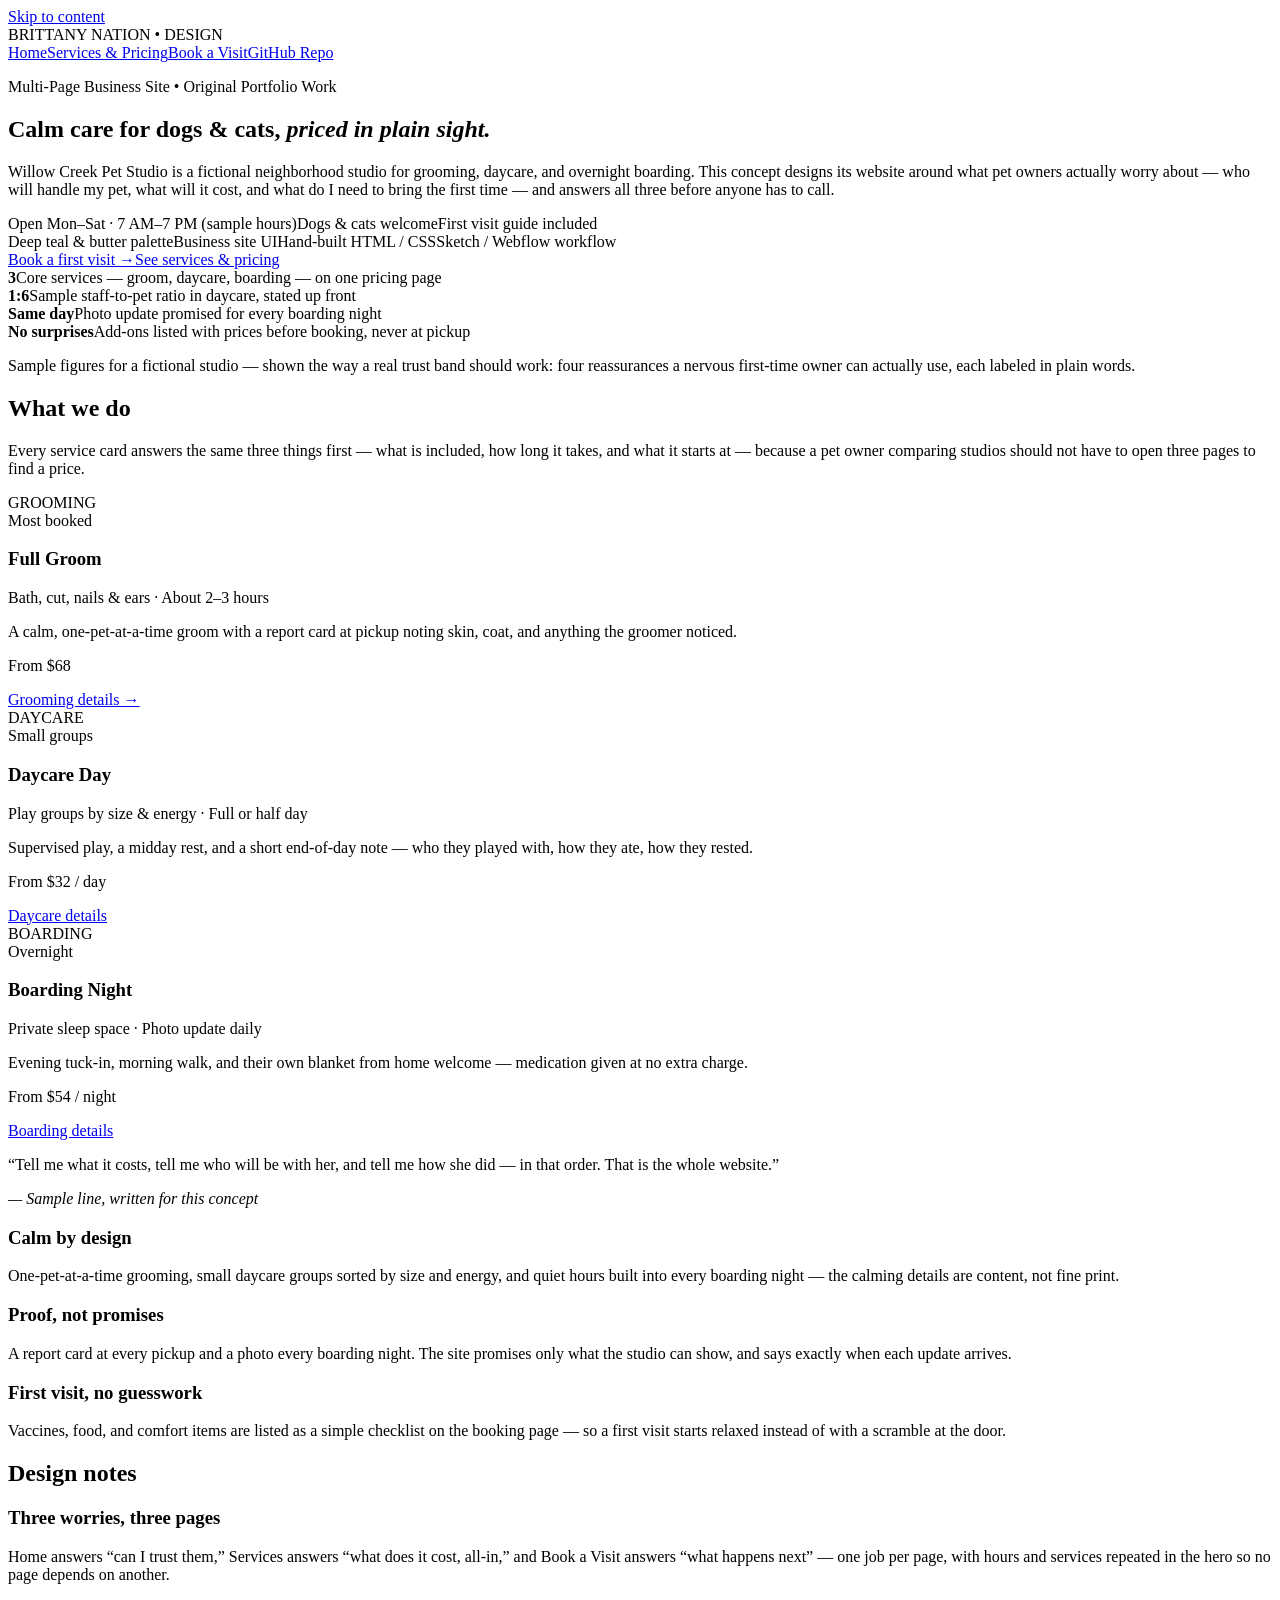
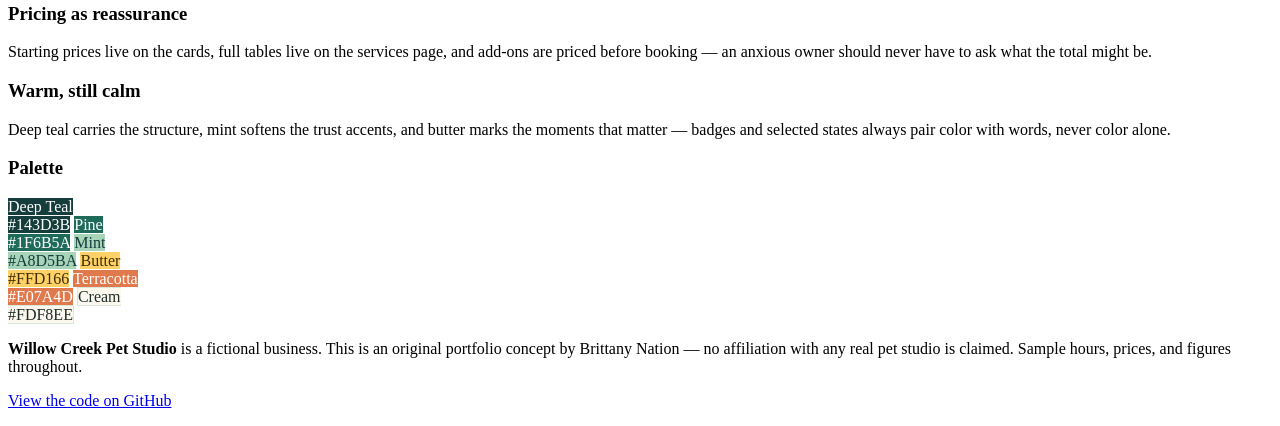
==== index.html @ a54b836a "Add index.html — Willow Creek Pet Studio concept" ====
<!doctype html>
<html lang="en">
<head>
<meta charset="utf-8">
<meta name="viewport" content="width=device-width, initial-scale=1">
<title>Willow Creek Pet Studio — Multi-Page Business Site UI Concept | Brittany Nation</title>
<meta name="description" content="Willow Creek Pet Studio is an original multi-page business site UI concept for a fictional pet grooming, daycare & boarding studio — services with clear pricing, a first-visit checklist, and a calm booking flow, in deep teal, mint, and butter.">
<meta property="og:type" content="website">
<meta property="og:title" content="Willow Creek Pet Studio — Multi-Page Business Site UI Concept | Brittany Nation">
<meta property="og:description" content="An original business site concept — grooming, daycare & boarding with clear pricing and a calm first-visit flow, in deep teal, mint & butter. Designed by Brittany Nation (Sketch / Webflow workflow, hand-built HTML/CSS).">
<meta property="og:url" content="https://brittanynation.github.io/pet-studio-site/">
<meta property="og:image" content="https://brittanynation.github.io/pet-studio-site/og-image.png">
<meta property="og:image:width" content="1200">
<meta property="og:image:height" content="627">
<meta name="twitter:card" content="summary_large_image">
<meta name="twitter:title" content="Willow Creek Pet Studio — Multi-Page Business Site UI Concept | Brittany Nation">
<meta name="twitter:description" content="Multi-page business site UI concept for a fictional pet grooming, daycare & boarding studio. Deep teal, mint & butter. Original portfolio work by Brittany Nation.">
<meta name="twitter:image" content="https://brittanynation.github.io/pet-studio-site/og-image.png">
<link rel="stylesheet" href="styles.css">
</head>
<body>
<a class="skip" href="#main">Skip to content</a>
<header class="topbar"><div class="wrap"><div class="brand">BRITTANY NATION <span>• DESIGN</span></div><nav class="nav" aria-label="Project"><a href="index.html" aria-current="page">Home</a><a href="services.html">Services &amp; Pricing</a><a href="visit.html">Book a Visit</a><a href="https://github.com/BrittanyNation/pet-studio-site">GitHub Repo</a></nav></div></header>
<main id="main"><div class="wrap">
  <section class="hero">
    <p class="eyebrow">Multi-Page Business Site • Original Portfolio Work</p>
    <h1>Calm care for dogs &amp; cats, <em>priced in plain sight.</em></h1>
    <p class="lede">Willow Creek Pet Studio is a fictional neighborhood studio for grooming, daycare, and overnight boarding. This concept designs its website around what pet owners actually worry about — who will handle my pet, what will it cost, and what do I need to bring the first time — and answers all three before anyone has to call.</p>
    <div class="meta-row"><span>Open Mon–Sat · 7 AM–7 PM (sample hours)</span><span class="alt">Dogs &amp; cats welcome</span><span class="alt">First visit guide included</span></div>
    <div class="pills"><span class="pill">Deep teal &amp; butter palette</span><span class="pill">Business site UI</span><span class="pill">Hand-built HTML / CSS</span><span class="pill">Sketch / Webflow workflow</span></div>
    <div class="cta-row"><a class="btn btn-terra" href="visit.html">Book a first visit →</a><a class="btn btn-ghost" href="services.html">See services &amp; pricing</a></div>
  </section>

  <section aria-label="The studio at a glance">
    <div class="stats">
      <div class="stat"><strong>3</strong><span>Core services — groom, daycare, boarding — on one pricing page</span></div>
      <div class="stat"><strong>1:6</strong><span>Sample staff-to-pet ratio in daycare, stated up front</span></div>
      <div class="stat"><strong>Same day</strong><span>Photo update promised for every boarding night</span></div>
      <div class="stat"><strong>No surprises</strong><span>Add-ons listed with prices before booking, never at pickup</span></div>
    </div>
    <p class="hint">Sample figures for a fictional studio — shown the way a real trust band should work: four reassurances a nervous first-time owner can actually use, each labeled in plain words.</p>
  </section>

  <section aria-label="Services">
    <h2>What we do</h2>
    <p class="hint">Every service card answers the same three things first — what is included, how long it takes, and what it starts at — because a pet owner comparing studios should not have to open three pages to find a price.</p>
    <div class="grid3">
      <article class="card">
        <div class="card-visual v-groom">GROOMING</div>
        <div class="card-body"><span class="badge">Most booked</span><h3>Full Groom</h3><p class="meta">Bath, cut, nails &amp; ears · About 2–3 hours</p><p>A calm, one-pet-at-a-time groom with a report card at pickup noting skin, coat, and anything the groomer noticed.</p><p class="price">From $68</p><a class="btn btn-primary" href="services.html">Grooming details →</a></div>
      </article>
      <article class="card">
        <div class="card-visual v-daycare">DAYCARE</div>
        <div class="card-body"><span class="badge badge-butter">Small groups</span><h3>Daycare Day</h3><p class="meta">Play groups by size &amp; energy · Full or half day</p><p>Supervised play, a midday rest, and a short end-of-day note — who they played with, how they ate, how they rested.</p><p class="price">From $32 / day</p><a class="btn btn-ghost" href="services.html">Daycare details</a></div>
      </article>
      <article class="card">
        <div class="card-visual v-board">BOARDING</div>
        <div class="card-body"><span class="badge">Overnight</span><h3>Boarding Night</h3><p class="meta">Private sleep space · Photo update daily</p><p>Evening tuck-in, morning walk, and their own blanket from home welcome — medication given at no extra charge.</p><p class="price">From $54 / night</p><a class="btn btn-ghost" href="services.html">Boarding details</a></div>
      </article>
    </div>
  </section>

  <section aria-label="Why owners choose the studio">
    <div class="story"><p>“Tell me what it costs, tell me who will be with her, and tell me how she did — in that order. That is the whole website.”</p><cite>— Sample line, written for this concept</cite></div>
    <div class="notes">
      <div class="note"><h3>Calm by design</h3><p>One-pet-at-a-time grooming, small daycare groups sorted by size and energy, and quiet hours built into every boarding night — the calming details are content, not fine print.</p></div>
      <div class="note"><h3>Proof, not promises</h3><p>A report card at every pickup and a photo every boarding night. The site promises only what the studio can show, and says exactly when each update arrives.</p></div>
      <div class="note"><h3>First visit, no guesswork</h3><p>Vaccines, food, and comfort items are listed as a simple checklist on the booking page — so a first visit starts relaxed instead of with a scramble at the door.</p></div>
    </div>
  </section>

  <section aria-label="Design notes">
    <h2>Design notes</h2>
    <div class="notes">
      <div class="note"><h3>Three worries, three pages</h3><p>Home answers “can I trust them,” Services answers “what does it cost, all-in,” and Book a Visit answers “what happens next” — one job per page, with hours and services repeated in the hero so no page depends on another.</p></div>
      <div class="note"><h3>Pricing as reassurance</h3><p>Starting prices live on the cards, full tables live on the services page, and add-ons are priced before booking — an anxious owner should never have to ask what the total might be.</p></div>
      <div class="note"><h3>Warm, still calm</h3><p>Deep teal carries the structure, mint softens the trust accents, and butter marks the moments that matter — badges and selected states always pair color with words, never color alone.</p></div>
    </div>
    <h3 style="color:var(--teal)">Palette</h3>
    <div class="swatch">
      <span style="background:#143D3B;color:#fff">Deep Teal<br>#143D3B</span>
      <span style="background:#1F6B5A;color:#fff">Pine<br>#1F6B5A</span>
      <span style="background:#A8D5BA;color:#143D3B">Mint<br>#A8D5BA</span>
      <span style="background:#FFD166;color:#3D2E00">Butter<br>#FFD166</span>
      <span style="background:#E07A4D;color:#fff">Terracotta<br>#E07A4D</span>
      <span style="background:#FDF8EE;border:1px solid #D8E6DC;color:#1E2E2A">Cream<br>#FDF8EE</span>
    </div>
  </section>
</div></main>
<footer><div class="wrap"><p><strong>Willow Creek Pet Studio</strong> is a fictional business. This is an original portfolio concept by Brittany Nation — no affiliation with any real pet studio is claimed. Sample hours, prices, and figures throughout.</p><p><a href="https://github.com/BrittanyNation/pet-studio-site">View the code on GitHub</a></p></div></footer>
</body>
</html>
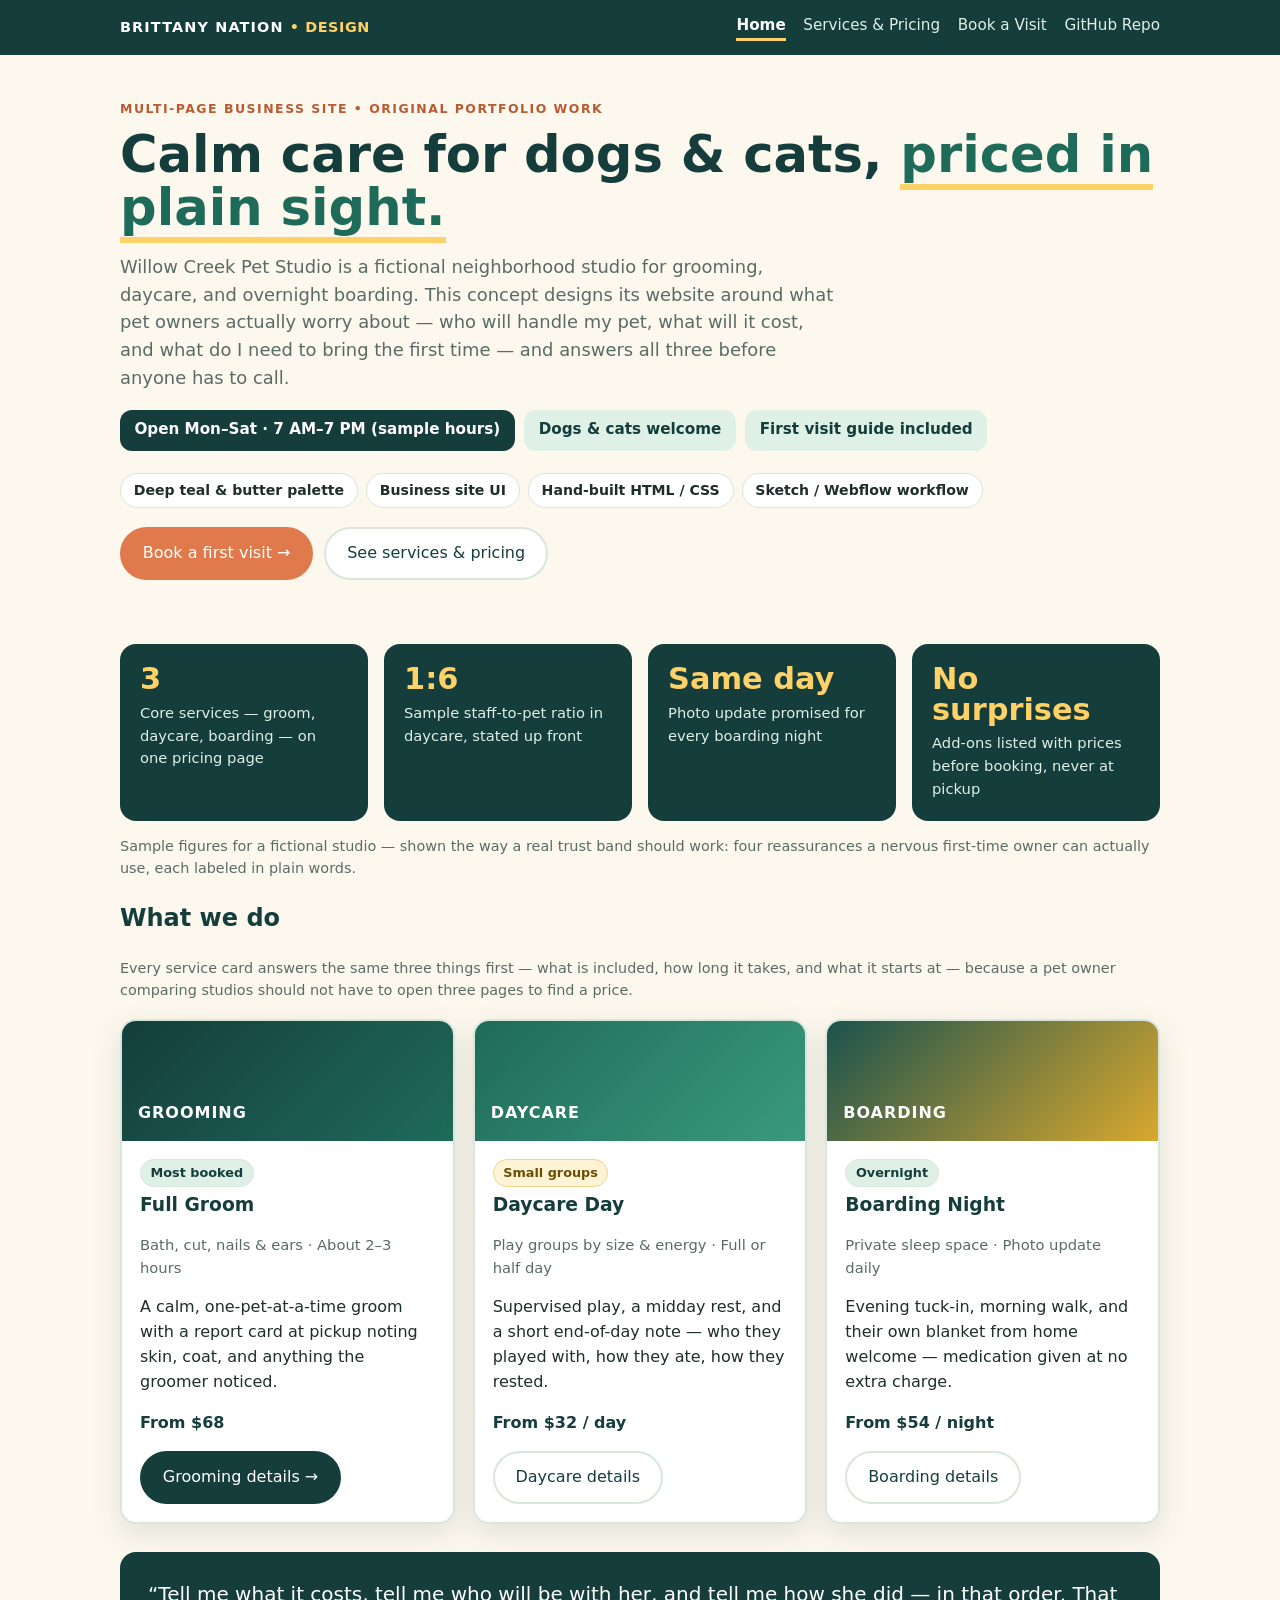
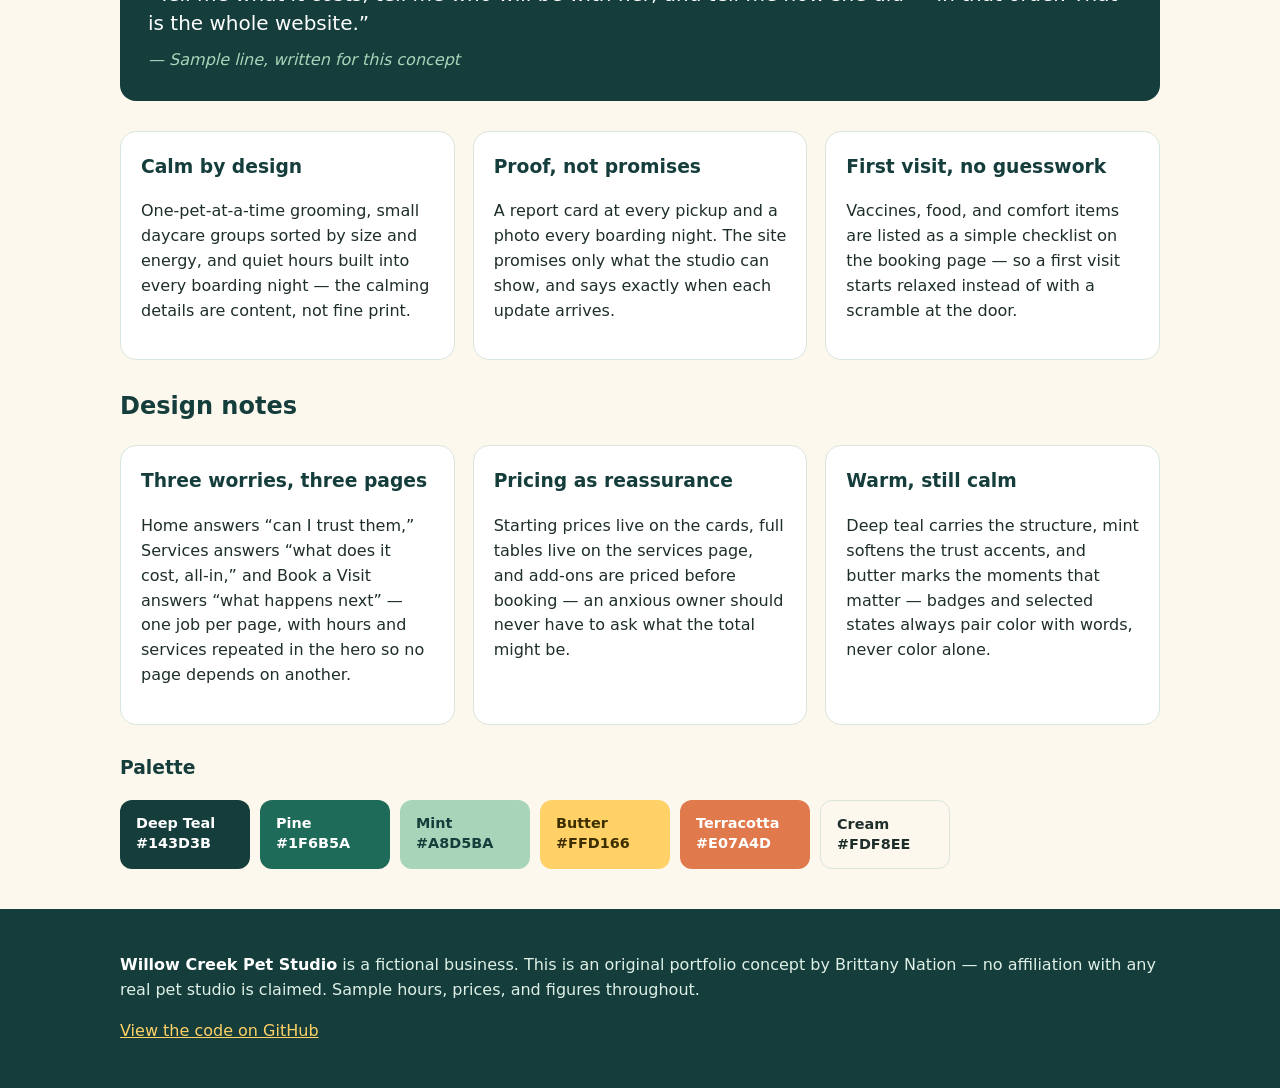
==== commit 3e75e4a3: "Make site fully functional: working client-side JavaScript" ====
--- a/index.html
+++ b/index.html
@@ -88,5 +88,6 @@
   </section>
 </div></main>
 <footer><div class="wrap"><p><strong>Willow Creek Pet Studio</strong> is a fictional business. This is an original portfolio concept by Brittany Nation — no affiliation with any real pet studio is claimed. Sample hours, prices, and figures throughout.</p><p><a href="https://github.com/BrittanyNation/pet-studio-site">View the code on GitHub</a></p></div></footer>
+<script src="book.js"></script>
 </body>
 </html>
--- a/styles.css
+++ b/styles.css
@@ -0,0 +1,97 @@
+:root{
+  --teal:#143D3B; --teal2:#1B524E; --pine:#1F6B5A; --pine-dark:#155243;
+  --mint:#A8D5BA; --mint-light:#DFF0E6; --butter:#FFD166; --butter-dark:#D9A82E;
+  --terra:#E07A4D; --terra-dark:#B85A32; --cream:#FDF8EE; --white:#fff; --ink:#1E2E2A; --muted:#5A6B66;
+  --line:#D8E6DC; --radius:16px; --shadow:0 10px 30px rgba(20,61,59,.12);
+}
+*{box-sizing:border-box}
+body{margin:0;font-family:system-ui,-apple-system,Segoe UI,Roboto,Helvetica,Arial,sans-serif;background:var(--cream);color:var(--ink);line-height:1.55}
+a{color:var(--teal2)}
+.skip{position:absolute;left:-999px;top:0;background:var(--teal);color:#fff;padding:.6rem 1rem;z-index:10}
+.skip:focus{left:1rem;top:1rem}
+.wrap{max-width:1080px;margin:0 auto;padding:0 20px}
+.topbar{background:var(--teal);color:#fff}
+.topbar .wrap{display:flex;justify-content:space-between;align-items:center;padding:14px 20px;gap:1rem;flex-wrap:wrap}
+.brand{font-weight:800;letter-spacing:.08em;font-size:.9rem}
+.brand span{color:var(--butter);font-weight:600;letter-spacing:.04em}
+.nav{display:flex;gap:1.1rem;flex-wrap:wrap}
+.nav a{color:#DFF0E6;text-decoration:none;font-size:.95rem}
+.nav a[aria-current]{color:#fff;font-weight:700;border-bottom:3px solid var(--butter)}
+.hero{padding:44px 0 10px}
+.eyebrow{color:var(--terra-dark);font-weight:800;letter-spacing:.12em;text-transform:uppercase;font-size:.78rem;margin:0 0 .6rem}
+h1{font-size:clamp(2rem,5vw,3.2rem);line-height:1.05;margin:.2rem 0 1rem;color:var(--teal)}
+h1 em{color:var(--pine);font-style:normal;border-bottom:6px solid var(--butter)}
+h2{color:var(--teal)}
+.lede{font-size:1.12rem;color:var(--muted);max-width:720px}
+.pills{display:flex;gap:.5rem;flex-wrap:wrap;margin:1.2rem 0}
+.pill{background:#fff;border:1px solid var(--line);border-radius:999px;padding:.35rem .8rem;font-size:.88rem;font-weight:600}
+.btn{display:inline-block;text-decoration:none;border-radius:999px;padding:.75rem 1.3rem;font-weight:800;border:2px solid transparent;cursor:pointer;font:inherit;font-size:1rem}
+.btn-primary{background:var(--teal);color:#fff}
+.btn-primary:hover{background:var(--teal2)}
+.btn-terra{background:var(--terra);color:#fff}
+.btn-terra:hover{background:var(--terra-dark)}
+.btn-ghost{background:#fff;color:var(--teal);border-color:var(--line)}
+.cta-row{display:flex;gap:.7rem;flex-wrap:wrap;margin:1rem 0 2rem}
+.meta-row{display:flex;gap:.6rem;flex-wrap:wrap;margin:0 0 1.4rem}
+.meta-row span{background:var(--teal);color:#fff;border-radius:12px;padding:.55rem .9rem;font-weight:700;font-size:.95rem}
+.meta-row span.alt{background:var(--mint-light);color:var(--teal)}
+.stats{display:grid;grid-template-columns:repeat(4,1fr);gap:16px;margin:22px 0 8px}
+@media(max-width:860px){.stats{grid-template-columns:repeat(2,1fr)}}
+@media(max-width:480px){.stats{grid-template-columns:1fr}}
+.stat{background:var(--teal);color:#fff;border-radius:var(--radius);padding:20px}
+.stat strong{display:block;font-size:1.9rem;line-height:1;color:var(--butter)}
+.stat span{display:block;margin-top:.45rem;font-size:.92rem;color:#DFF0E6}
+.grid3{display:grid;grid-template-columns:repeat(3,1fr);gap:18px;margin:18px 0 28px}
+@media(max-width:860px){.grid3{grid-template-columns:1fr}}
+.card{background:#fff;border:2px solid var(--line);border-radius:var(--radius);overflow:hidden;box-shadow:var(--shadow)}
+.card-visual{height:120px;display:flex;align-items:flex-end;padding:16px;color:#fff;font-weight:800;letter-spacing:.06em}
+.v-groom{background:linear-gradient(135deg,var(--teal),var(--pine))}
+.v-daycare{background:linear-gradient(135deg,var(--pine),#3A9A7C)}
+.v-board{background:linear-gradient(135deg,var(--teal2),var(--butter-dark))}
+.v-bath{background:linear-gradient(135deg,#155243,var(--teal))}
+.v-puppy{background:linear-gradient(135deg,var(--pine-dark),#6BBF9A)}
+.v-cat{background:linear-gradient(135deg,#7A4A2B,var(--terra))}
+.card-body{padding:18px}
+.card-body h3{margin:.2rem 0 .4rem;color:var(--teal)}
+.meta{color:var(--muted);font-size:.92rem}
+.badge{display:inline-block;background:var(--mint-light);color:var(--teal);border:1px solid var(--line);border-radius:999px;padding:.18rem .6rem;font-size:.8rem;font-weight:800}
+.badge-butter{background:#FFF3D6;color:#6B4E00;border-color:#F0D48A}
+.badge-terra{background:var(--terra);color:#fff;border-color:var(--terra)}
+.layout{display:grid;grid-template-columns:1.6fr .9fr;gap:20px;align-items:start;margin:18px 0 32px}
+@media(max-width:860px){.layout{grid-template-columns:1fr}}
+.panel{background:#fff;border:1px solid var(--line);border-radius:var(--radius);padding:22px;box-shadow:var(--shadow)}
+.panel h2,.panel h3{color:var(--teal);margin-top:0}
+.panel.selected{border:3px solid var(--butter-dark)}
+.field{margin:0 0 16px}
+label{font-weight:700;display:block;margin-bottom:.35rem}
+input,select,textarea{width:100%;padding:.7rem .8rem;border:1.5px solid var(--line);border-radius:10px;font:inherit;background:#fff}
+input:focus,select:focus,textarea:focus{outline:3px solid rgba(255,209,102,.55);border-color:var(--pine)}
+.hint{color:var(--muted);font-size:.9rem}
+.row2{display:grid;grid-template-columns:1fr 1fr;gap:14px}
+@media(max-width:560px){.row2{grid-template-columns:1fr}}
+.check{display:flex;gap:.6rem;align-items:flex-start;background:#FFFBEB;border:1px solid #F0D48A;border-radius:12px;padding:.8rem;margin:0 0 .7rem}
+.check input{width:auto;margin-top:.25rem}
+.check label{font-weight:600;margin:0}
+.notes{display:grid;grid-template-columns:repeat(3,1fr);gap:18px;margin:18px 0 28px}
+@media(max-width:860px){.notes{grid-template-columns:1fr}}
+.note{background:#fff;border:1px solid var(--line);border-radius:var(--radius);padding:20px}
+.note h3{color:var(--teal);margin-top:0}
+.story{background:var(--teal);color:#fff;border-radius:var(--radius);padding:28px;margin:10px 0 30px}
+.story p{font-size:1.25rem;line-height:1.45;margin:0 0 .6rem}
+.story cite{color:var(--mint)}
+table{width:100%;border-collapse:collapse;background:#fff;border-radius:12px;overflow:hidden}
+th,td{padding:.75rem .9rem;text-align:left;border-bottom:1px solid var(--line);vertical-align:top}
+th{background:var(--teal);color:#fff}
+tr:last-child td{border-bottom:none}
+.table-wrap{overflow-x:auto;border:1px solid var(--line);border-radius:12px;margin:16px 0 28px}
+.price{font-weight:800;color:var(--teal);white-space:nowrap}
+.summary{position:sticky;top:16px}
+.summary-row{display:flex;justify-content:space-between;gap:1rem;padding:.45rem 0;border-bottom:1px dashed var(--line)}
+.summary-row.total{border-bottom:none;border-top:2px solid var(--teal);margin-top:.5rem;padding-top:.7rem;font-weight:800;font-size:1.05rem}
+.swatch{display:flex;flex-wrap:wrap;gap:10px;margin:12px 0 28px}
+.swatch span{border-radius:12px;padding:14px 16px;font-weight:700;font-size:.9rem;line-height:1.35;min-width:130px}
+details{background:#fff;border:1px solid var(--line);border-radius:12px;padding:16px 18px;margin:0 0 10px}
+details summary{font-weight:800;color:var(--teal);cursor:pointer}
+footer{background:var(--teal);color:#DFF0E6;margin-top:40px;padding:28px 0}
+footer a{color:var(--butter)}
+footer strong{color:#fff}
